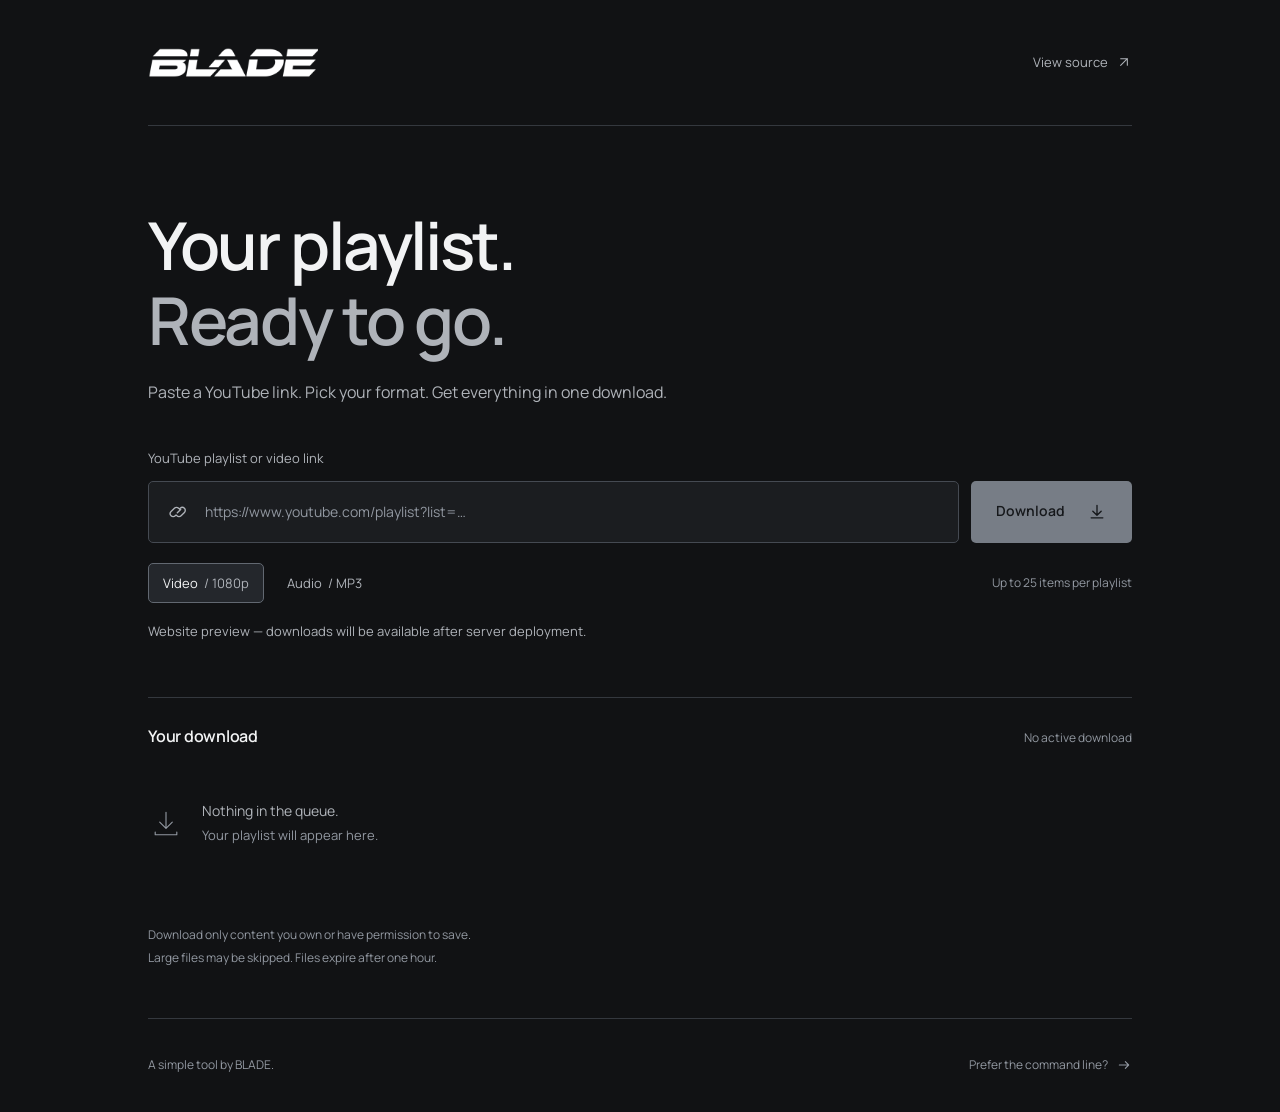
==== web/index.html @ d6d12e8d "Add branded browser interface and C++ download server" ====
<!doctype html>
<html lang="en">
<head>
  <meta charset="utf-8">
  <meta name="viewport" content="width=device-width,initial-scale=1">
  <meta name="theme-color" content="#111214">
  <meta name="description" content="Download a YouTube playlist as video or MP3. A simple, open-source tool by BLADE.">
  <title>BLADE — Playlist downloader</title>
  <link rel="icon" href="assets/blade-logo.gif">
  <link rel="stylesheet" href="styles.css">
  <script src="app.js" defer></script>
</head>
<body>
  <a class="skip-link" href="#downloader">Skip to downloader</a>
  <div class="page">
    <header class="header">
      <a class="brand" href="./" aria-label="BLADE home"><img src="assets/blade-logo.gif" alt="BLADE" width="1200" height="1200"></a>
      <a class="source-link" href="https://github.com/OutBlade/youtube-playlist-downloader" target="_blank" rel="noopener noreferrer">View source <svg viewBox="0 0 24 24" aria-hidden="true"><path d="M7 17 17 7M7 7h10v10"/></svg></a>
    </header>
    <main id="downloader">
      <section class="workspace" aria-labelledby="page-title">
        <h1 id="page-title">Your playlist.<br><span>Ready to go.</span></h1>
        <p class="intro">Paste a YouTube link. Pick your format.<br class="mobile-break"> Get everything in one download.</p>
        <form id="download-form" novalidate>
          <label for="playlist-url" class="field-label">YouTube playlist or video link</label>
          <div class="input-row">
            <div class="url-field">
              <svg viewBox="0 0 24 24" aria-hidden="true"><path d="m10 13 4-4M8.5 15.5l-1 1a3.5 3.5 0 0 1-5-5l4-4a3.5 3.5 0 0 1 5 0m1 1 1-1a3.5 3.5 0 0 1 5 5l-4 4a3.5 3.5 0 0 1-5 0"/></svg>
              <input id="playlist-url" type="url" inputmode="url" autocomplete="off" spellcheck="false" maxlength="2048" placeholder="https://www.youtube.com/playlist?list=…" aria-describedby="form-message" required>
            </div>
            <button id="start-download" class="primary-button" type="submit" disabled><span>Download</span><svg viewBox="0 0 24 24" aria-hidden="true"><path d="M12 4v12m-5-5 5 5 5-5M5 19h14"/></svg></button>
          </div>
          <div class="options-row">
            <fieldset class="format-options"><legend class="sr-only">Download format</legend>
              <label><input type="radio" name="mode" value="video" checked><span>Video<span class="format-detail"> / 1080p</span></span></label>
              <label><input type="radio" name="mode" value="audio"><span>Audio<span class="format-detail"> / MP3</span></span></label>
            </fieldset>
            <p class="limit-note">Up to 25 items per playlist</p>
          </div>
          <p id="form-message" class="form-message" role="status">Connecting to the downloader…</p>
        </form>
      </section>
      <section class="downloads" aria-labelledby="downloads-title">
        <div class="section-heading"><h2 id="downloads-title">Your download</h2><span id="download-state" class="state-label">No active download</span></div>
        <div id="empty-state" class="empty-state"><svg viewBox="0 0 40 40" aria-hidden="true"><path d="M20 8v18m-7-7 7 7 7-7M8 30v3h24v-3"/></svg><p>Nothing in the queue.<span>Your playlist will appear here.</span></p></div>
        <div id="job-panel" class="job-panel" hidden>
          <div class="job-summary"><h3 id="job-title">Preparing your playlist</h3><span id="job-detail">Getting started…</span></div>
          <progress id="job-progress" max="100" aria-label="Current file download progress"></progress>
          <p id="job-message" class="job-message" role="status"></p>
          <a id="save-archive" class="primary-button save-button" hidden download>Download ZIP <svg viewBox="0 0 24 24" aria-hidden="true"><path d="M12 4v12m-5-5 5 5 5-5M5 19h14"/></svg></a>
          <ul id="file-list" class="file-list"></ul>
          <details id="progress-details"><summary>Download details</summary><pre id="job-log"></pre></details>
        </div>
      </section>
      <p class="usage-note">Download only content you own or have permission to save.<br>Large files may be skipped. Files expire after one hour.</p>
    </main>
    <footer><span>A simple tool by BLADE.</span><a href="https://github.com/OutBlade/youtube-playlist-downloader/releases" target="_blank" rel="noopener noreferrer">Prefer the command line? <svg viewBox="0 0 24 24" aria-hidden="true"><path d="M5 12h14m-5-5 5 5-5 5"/></svg></a></footer>
  </div>
</body>
</html>
---- web/styles.css ----
@font-face{font-family:Manrope;src:url('assets/manrope-regular.ttf') format('truetype');font-weight:400;font-display:swap}
@font-face{font-family:Manrope;src:url('assets/manrope-semibold.ttf') format('truetype');font-weight:600;font-display:swap}
:root{color-scheme:dark;--background:#111214;--surface:#1b1d20;--ink:#f2f3f4;--secondary:#afb3b9;--muted:#9298a1;--rule:#34383e;--error:#ffb9b0;--font:Manrope,system-ui,sans-serif}
*{box-sizing:border-box}
body{margin:0;background:var(--background);color:var(--ink);font:400 15px/1.6 var(--font);-webkit-font-smoothing:antialiased}
::selection{background:#f2f3f4;color:#111214}
html{scrollbar-color:#626871 var(--background);scrollbar-width:thin}
a{color:inherit;text-underline-offset:5px}
button,input{font:inherit}
button,a,input,summary{touch-action:manipulation}
button{cursor:pointer}
svg{width:20px;height:20px;fill:none;stroke:currentColor;stroke-width:1.6;stroke-linecap:round;stroke-linejoin:round;flex-shrink:0}
:focus-visible{outline:2px solid var(--ink);outline-offset:5px}
[hidden]{display:none!important}
.page{max-width:1088px;min-height:100svh;margin:auto;padding:0 52px;display:flex;flex-direction:column}
.header{height:126px;display:flex;justify-content:space-between;align-items:center;border-bottom:1px solid var(--rule)}
.brand{position:relative;width:170px;height:31px;overflow:hidden;display:block}
.brand img{position:absolute;width:220px;height:220px;max-width:none;left:-30px;top:-93px;mix-blend-mode:screen}
.source-link{display:flex;gap:8px;align-items:center;text-decoration:none;color:var(--secondary);font-size:13px}
.source-link:hover{color:var(--ink)}
.source-link svg{width:16px;height:16px}
main{padding-top:82px}
h1{margin:0;font-size:clamp(40px,5.5vw,66px);font-weight:600;line-height:1.13;letter-spacing:-.035em;text-wrap:balance}
h1 span{color:var(--secondary)}
.intro{color:var(--secondary);font-size:16px;margin:23px 0 42px;max-width:68ch}
.mobile-break{display:none}
.field-label{display:block;margin-bottom:12px;font-size:13px;color:var(--secondary)}
.input-row{display:flex;gap:12px}
.url-field{display:flex;align-items:center;gap:14px;background:var(--surface);border:1px solid #454a52;padding:0 20px;flex:1;min-width:0;height:62px;border-radius:5px}
.url-field:focus-within{border-color:var(--ink)}
.url-field svg{color:var(--secondary)}
.url-field input{width:100%;min-width:0;border:0;background:transparent;color:var(--ink);outline:none;height:100%;caret-color:var(--ink);font-size:14px}
.url-field input::placeholder{color:var(--muted);opacity:1}
.url-field input[aria-invalid=true]{color:var(--error)}
.primary-button{min-height:62px;padding:0 25px;background:var(--ink);color:var(--background);border:0;border-radius:5px;display:inline-flex;justify-content:center;align-items:center;gap:22px;font-size:14px;font-weight:600;text-decoration:none;white-space:nowrap}
.primary-button:hover{background:#d6dae0}
.primary-button:active{background:#c4c9d1}
.primary-button:disabled{background:#777d86;color:#16181b;cursor:not-allowed}
.options-row{display:flex;align-items:center;justify-content:space-between;margin-top:20px;gap:16px}
.format-options{display:flex;border:0;gap:8px;margin:0;padding:0}
.format-options label{position:relative;display:flex;align-items:center;cursor:pointer}
.format-options input{position:absolute;opacity:0;width:100%;height:100%;margin:0;cursor:pointer}
.format-options label>span{display:block;padding:9px 14px;border:1px solid transparent;border-radius:5px;font-size:13px;color:var(--secondary)}
.format-options input:checked+span{border-color:#626871;color:var(--ink);background:#24272c}
.format-options input:focus-visible+span{outline:2px solid var(--ink);outline-offset:3px}
.format-options input:hover+span{color:var(--ink)}
.format-detail{color:var(--secondary);margin-left:3px}
.limit-note{color:var(--muted);font-size:12px;margin:0}
.form-message{min-height:22px;font-size:13px;color:var(--secondary);margin:18px 0 0}
.form-message.error{color:var(--error)}
.downloads{margin-top:54px;border-top:1px solid var(--rule)}
.section-heading{display:flex;justify-content:space-between;align-items:center;gap:20px;padding-top:26px}
h2{font-size:16px;letter-spacing:-.015em;font-weight:600;margin:0}
.state-label{font-size:12px;color:var(--muted)}
.empty-state{min-height:146px;display:flex;align-items:center;gap:18px;color:var(--secondary)}
.empty-state svg{width:36px;height:36px;color:var(--muted);stroke-width:1.25}
.empty-state p{margin:0;font-size:14px}
.empty-state p span{display:block;color:var(--muted);font-size:13px;margin-top:2px}
.job-panel{padding:28px 0 18px}
.job-summary{display:flex;align-items:baseline;justify-content:space-between;gap:16px}
h3{font-size:15px;font-weight:600;letter-spacing:-.015em;margin:0}
#job-detail{color:var(--secondary);font-size:12px;font-variant-numeric:tabular-nums}
progress{display:block;appearance:none;border:0;width:100%;height:3px;margin:20px 0;background:var(--rule);overflow:hidden;color:var(--ink);accent-color:var(--ink)}
progress::-webkit-progress-bar{background:var(--rule)}
progress::-webkit-progress-value{background:var(--ink);transition:width .4s cubic-bezier(.16,1,.3,1)}
progress::-moz-progress-bar{background:var(--ink)}
progress:indeterminate{background:var(--rule)}
progress:indeterminate::-webkit-progress-bar{background:linear-gradient(90deg,var(--rule) 0 35%,var(--ink) 35% 55%,var(--rule) 55% 100%);background-size:200% 100%;animation:progress-scan 2s linear infinite}
@keyframes progress-scan{from{background-position:100% 0}to{background-position:-100% 0}}
.job-message{color:var(--secondary);font-size:13px;min-height:22px}
.save-button{min-height:48px;margin:6px 0 18px}
.file-list{list-style:none;padding:0;margin:12px 0}
.file-list li{border-bottom:1px solid var(--rule);padding:13px 0;display:flex;justify-content:space-between;gap:16px;align-items:center;font-size:13px}
.file-list a{overflow-wrap:anywhere;text-decoration:none;min-width:0}
.file-list a:hover{text-decoration:underline}
.file-list span{white-space:nowrap;color:var(--muted);font-size:12px;font-variant-numeric:tabular-nums}
details{margin-top:24px;color:var(--secondary);font-size:12px}
summary{cursor:pointer;display:list-item;width:fit-content}
pre{white-space:pre-wrap;overflow-wrap:anywhere;max-height:200px;overflow:auto;font:12px/1.6 ui-monospace,monospace;background:var(--surface);padding:18px;border-radius:5px;color:var(--secondary)}
.usage-note{font-size:12px;line-height:1.9;color:var(--muted);margin:28px 0 48px}
footer{margin-top:auto;min-height:94px;border-top:1px solid var(--rule);display:flex;justify-content:space-between;gap:20px;align-items:center;font-size:12px;color:var(--muted)}
footer a{display:flex;align-items:center;gap:8px;text-decoration:none}
footer a:hover{color:var(--ink)}
footer svg{width:16px;height:16px}
.sr-only{position:absolute;width:1px;height:1px;padding:0;margin:-1px;overflow:hidden;clip:rect(0,0,0,0);white-space:nowrap;border:0}
.skip-link{position:absolute;top:10px;left:10px;padding:10px;background:var(--ink);color:var(--background);z-index:2;transform:translateY(-150%)}
.skip-link:focus{transform:translateY(0)}
@media(max-width:640px){.page{padding:0 24px}.header{height:94px}.brand{transform:scale(.82);transform-origin:left center;width:170px;margin-right:-25px}.source-link{font-size:12px}main{padding-top:53px}h1{font-size:43px}.intro{font-size:14px;line-height:1.8;margin:21px 0 33px}.mobile-break{display:block}.input-row{flex-direction:column;gap:12px}.url-field{flex:auto;padding:0 16px;height:58px}.url-field input{font-size:13px}.primary-button{min-height:54px;justify-content:space-between;padding:0 20px}.options-row{align-items:flex-start;flex-direction:column;gap:14px}.format-options label>span{padding:9px 13px}.limit-note{padding-left:2px}.downloads{margin-top:36px}.section-heading{padding-top:23px;gap:12px}.state-label{font-size:11px}.empty-state{min-height:135px}.job-summary{align-items:flex-start;flex-direction:column;gap:8px}footer{min-height:110px;flex-direction:column;justify-content:center;align-items:flex-start;gap:10px}.usage-note{margin-bottom:35px}.save-button{width:100%}}
@media(prefers-reduced-motion:reduce){*,*::before,*::after{animation:none!important;transition:none!important}}
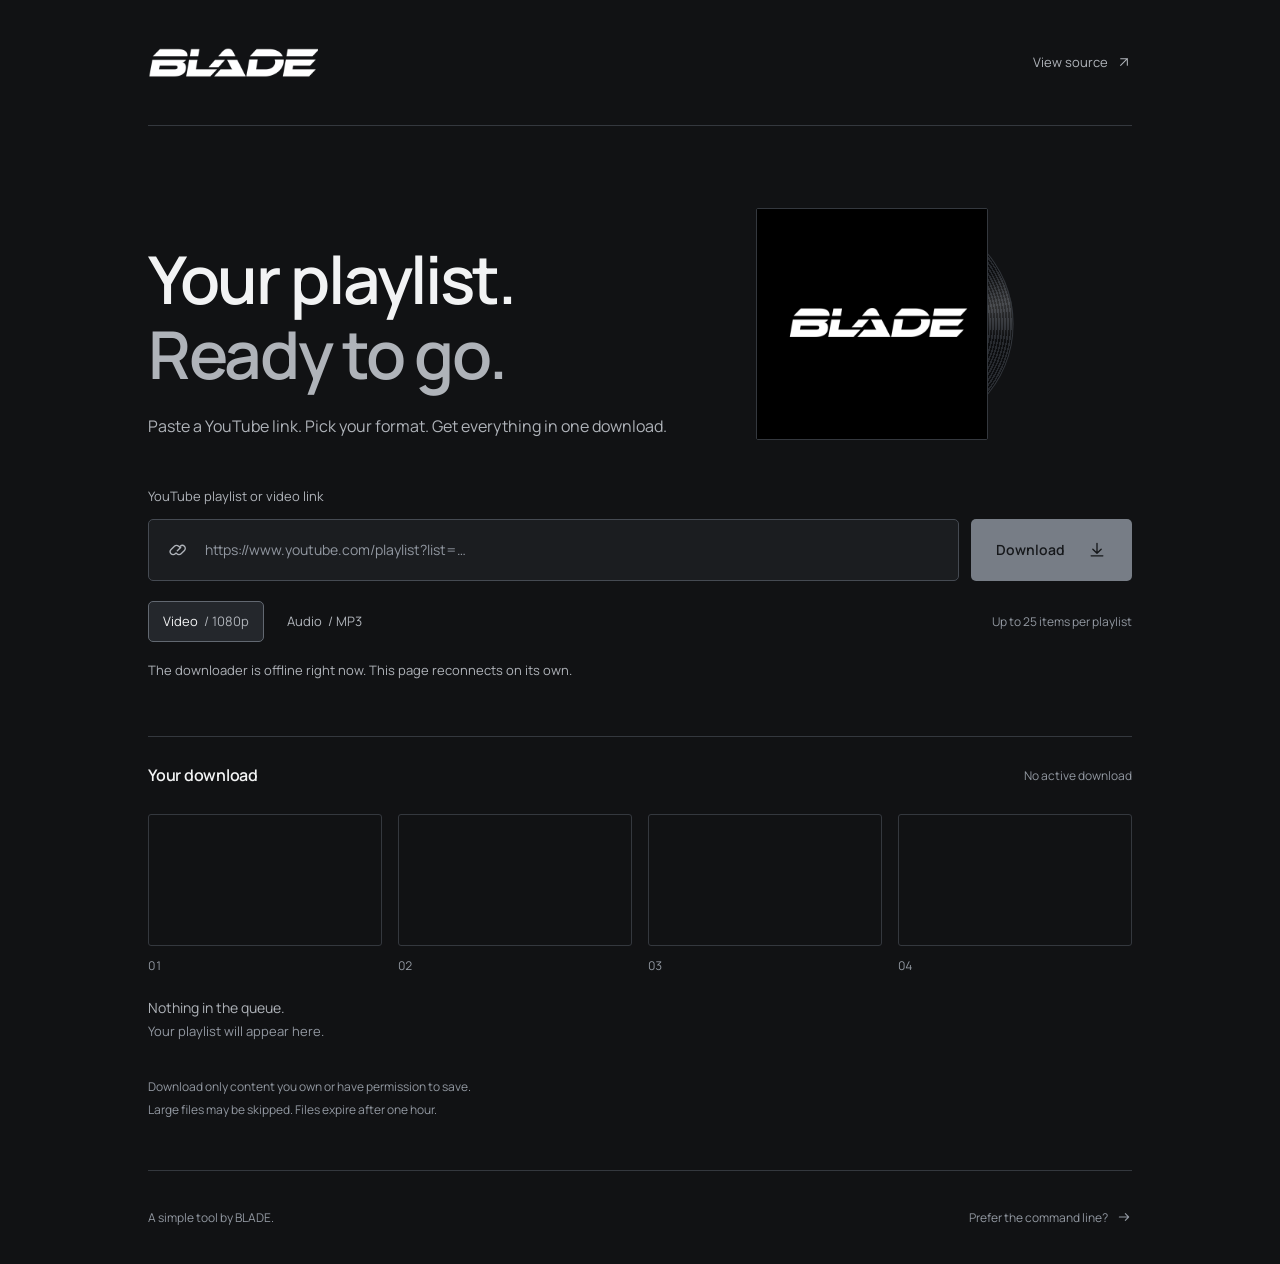
==== commit b119404f: "Show playlist items with thumbnails and make the Pages site the public front door" ====
--- a/web/index.html
+++ b/web/index.html
@@ -5,6 +5,11 @@
   <meta name="viewport" content="width=device-width,initial-scale=1">
   <meta name="theme-color" content="#111214">
   <meta name="description" content="Download a YouTube playlist as video or MP3. A simple, open-source tool by BLADE.">
+  <meta property="og:type" content="website">
+  <meta property="og:title" content="BLADE Playlist downloader">
+  <meta property="og:description" content="Paste a YouTube link, pick video or MP3, and save the whole playlist in one download.">
+  <meta property="og:image" content="https://outblade.github.io/youtube-playlist-downloader/assets/blade-logo.gif">
+  <meta name="twitter:card" content="summary">
   <title>BLADE — Playlist downloader</title>
   <link rel="icon" href="assets/blade-logo.gif">
   <link rel="stylesheet" href="styles.css">
@@ -19,8 +24,16 @@
     </header>
     <main id="downloader">
       <section class="workspace" aria-labelledby="page-title">
-        <h1 id="page-title">Your playlist.<br><span>Ready to go.</span></h1>
-        <p class="intro">Paste a YouTube link. Pick your format.<br class="mobile-break"> Get everything in one download.</p>
+        <div class="hero">
+          <div>
+            <h1 id="page-title">Your playlist.<br><span>Ready to go.</span></h1>
+            <p class="intro">Paste a YouTube link. Pick your format.<br class="mobile-break"> Get everything in one download.</p>
+          </div>
+          <div id="sleeve" class="sleeve-stage" aria-hidden="true">
+            <div class="record"><div class="record-label"></div></div>
+            <div class="sleeve"><img src="assets/blade-logo.gif" alt="" width="1200" height="1200"><div id="sleeve-cover" class="sleeve-cover"></div></div>
+          </div>
+        </div>
         <form id="download-form" novalidate>
           <label for="playlist-url" class="field-label">YouTube playlist or video link</label>
           <div class="input-row">
@@ -42,12 +55,21 @@
       </section>
       <section class="downloads" aria-labelledby="downloads-title">
         <div class="section-heading"><h2 id="downloads-title">Your download</h2><span id="download-state" class="state-label">No active download</span></div>
-        <div id="empty-state" class="empty-state"><svg viewBox="0 0 40 40" aria-hidden="true"><path d="M20 8v18m-7-7 7 7 7-7M8 30v3h24v-3"/></svg><p>Nothing in the queue.<span>Your playlist will appear here.</span></p></div>
+        <div id="empty-state" class="empty-state">
+          <ol class="sheet" aria-hidden="true">
+            <li class="frame is-blank"><div class="frame-shot"></div><div class="frame-meta"><span class="frame-index">01</span></div></li>
+            <li class="frame is-blank"><div class="frame-shot"></div><div class="frame-meta"><span class="frame-index">02</span></div></li>
+            <li class="frame is-blank"><div class="frame-shot"></div><div class="frame-meta"><span class="frame-index">03</span></div></li>
+            <li class="frame is-blank"><div class="frame-shot"></div><div class="frame-meta"><span class="frame-index">04</span></div></li>
+          </ol>
+          <p>Nothing in the queue.<span>Your playlist will appear here.</span></p>
+        </div>
         <div id="job-panel" class="job-panel" hidden>
           <div class="job-summary"><h3 id="job-title">Preparing your playlist</h3><span id="job-detail">Getting started…</span></div>
-          <progress id="job-progress" max="100" aria-label="Current file download progress"></progress>
+          <progress id="job-progress" max="100" aria-label="Download progress"></progress>
           <p id="job-message" class="job-message" role="status"></p>
           <a id="save-archive" class="primary-button save-button" hidden download>Download ZIP <svg viewBox="0 0 24 24" aria-hidden="true"><path d="M12 4v12m-5-5 5 5 5-5M5 19h14"/></svg></a>
+          <ol id="item-sheet" class="sheet" aria-label="Playlist items"></ol>
           <ul id="file-list" class="file-list"></ul>
           <details id="progress-details"><summary>Download details</summary><pre id="job-log"></pre></details>
         </div>
--- a/web/styles.css
+++ b/web/styles.css
@@ -22,7 +22,21 @@
 main{padding-top:82px}
 h1{margin:0;font-size:clamp(40px,5.5vw,66px);font-weight:600;line-height:1.13;letter-spacing:-.035em;text-wrap:balance}
 h1 span{color:var(--secondary)}
-.intro{color:var(--secondary);font-size:16px;margin:23px 0 42px;max-width:68ch}
+.hero{display:grid;grid-template-columns:minmax(0,1fr) auto;gap:48px;align-items:end;margin-bottom:46px}
+.intro{color:var(--secondary);font-size:16px;margin:23px 0 0;max-width:68ch}
+.sleeve-stage{--out:.22;position:relative;width:376px;height:232px}
+.sleeve{position:absolute;inset:0 auto 0 0;width:232px;background:#000;border:1px solid var(--rule);border-radius:2px;overflow:hidden}
+.sleeve>img{position:absolute;inset:0;width:100%;height:100%}
+.sleeve-cover{position:absolute;inset:0;display:grid;grid-template:1fr 1fr/1fr 1fr;background:#000;opacity:0;transition:opacity .7s cubic-bezier(.16,1,.3,1)}
+.sleeve-cover.single{grid-template:1fr/1fr}
+.sleeve-cover img{width:100%;height:100%;min-height:0;object-fit:cover;filter:grayscale(1) brightness(.6);transition:filter .9s cubic-bezier(.16,1,.3,1)}
+.sleeve-cover img.is-done{filter:none}
+.has-cover .sleeve-cover{opacity:1}
+.record{position:absolute;left:0;top:6px;width:220px;height:220px;border-radius:50%;transform:translateX(calc(6px + var(--out)*144px));transition:transform 1.4s cubic-bezier(.16,1,.3,1);background:conic-gradient(from 35deg,transparent 0 7%,rgb(255 255 255/.16) 12%,transparent 18% 50%,rgb(255 255 255/.12) 59%,transparent 66%),repeating-radial-gradient(circle,#0d0e10 0 1.5px,#272a2f 1.5px 3px);box-shadow:inset 0 0 0 1px var(--rule)}
+.record-label{position:absolute;inset:34%;border-radius:50%;background:radial-gradient(circle,var(--background) 0 9%,transparent 10%),linear-gradient(var(--background),var(--background)) 50% 24%/44% 2px no-repeat,var(--ink)}
+.is-playing .record-label{animation:record-spin 2.8s linear infinite}
+.is-complete .record-label{animation:none}
+@keyframes record-spin{to{transform:rotate(1turn)}}
 .mobile-break{display:none}
 .field-label{display:block;margin-bottom:12px;font-size:13px;color:var(--secondary)}
 .input-row{display:flex;gap:12px}
@@ -52,8 +66,7 @@
 .section-heading{display:flex;justify-content:space-between;align-items:center;gap:20px;padding-top:26px}
 h2{font-size:16px;letter-spacing:-.015em;font-weight:600;margin:0}
 .state-label{font-size:12px;color:var(--muted)}
-.empty-state{min-height:146px;display:flex;align-items:center;gap:18px;color:var(--secondary)}
-.empty-state svg{width:36px;height:36px;color:var(--muted);stroke-width:1.25}
+.empty-state{color:var(--secondary);padding-bottom:6px}
 .empty-state p{margin:0;font-size:14px}
 .empty-state p span{display:block;color:var(--muted);font-size:13px;margin-top:2px}
 .job-panel{padding:28px 0 18px}
@@ -62,13 +75,31 @@
 #job-detail{color:var(--secondary);font-size:12px;font-variant-numeric:tabular-nums}
 progress{display:block;appearance:none;border:0;width:100%;height:3px;margin:20px 0;background:var(--rule);overflow:hidden;color:var(--ink);accent-color:var(--ink)}
 progress::-webkit-progress-bar{background:var(--rule)}
-progress::-webkit-progress-value{background:var(--ink);transition:width .4s cubic-bezier(.16,1,.3,1)}
+progress::-webkit-progress-value{background:var(--ink)}
 progress::-moz-progress-bar{background:var(--ink)}
 progress:indeterminate{background:var(--rule)}
 progress:indeterminate::-webkit-progress-bar{background:linear-gradient(90deg,var(--rule) 0 35%,var(--ink) 35% 55%,var(--rule) 55% 100%);background-size:200% 100%;animation:progress-scan 2s linear infinite}
 @keyframes progress-scan{from{background-position:100% 0}to{background-position:-100% 0}}
 .job-message{color:var(--secondary);font-size:13px;min-height:22px}
 .save-button{min-height:48px;margin:6px 0 18px}
+.sheet{list-style:none;padding:0;margin:26px 0 22px;display:grid;grid-template-columns:repeat(auto-fill,minmax(210px,1fr));gap:26px 16px}
+.frame{min-width:0}
+.frame-shot{position:relative;display:block;aspect-ratio:16/9;background:var(--surface);border-radius:3px;overflow:hidden;color:inherit}
+.frame-shot img{display:block;width:100%;height:100%;object-fit:cover;filter:grayscale(1) brightness(.5);transition:filter .9s cubic-bezier(.16,1,.3,1)}
+.is-active .frame-shot img{filter:grayscale(1) brightness(.9)}
+.is-done .frame-shot img{filter:none}
+.is-failed .frame-shot img,.is-skipped .frame-shot img{filter:grayscale(1) brightness(.26)}
+.frame-shot[href]:hover img{filter:brightness(1.12)}
+.frame-shot:focus-visible{outline-offset:3px}
+.frame-save{position:absolute;right:8px;bottom:8px;width:30px;height:30px;display:none;place-items:center;background:var(--ink);color:var(--background);border-radius:3px}
+.frame-save svg{width:16px;height:16px}
+.frame-shot[href] .frame-save{display:grid}
+.frame-progress{position:absolute;left:0;bottom:0;margin:0;height:3px}
+.frame-meta{display:grid;grid-template-columns:1fr auto;gap:2px 12px;margin-top:10px;font-size:12px;color:var(--muted);font-variant-numeric:tabular-nums}
+.frame-title{grid-column:1/-1;font-size:13px;line-height:1.45;color:var(--ink);overflow:hidden;display:-webkit-box;-webkit-box-orient:vertical;-webkit-line-clamp:2;overflow-wrap:anywhere}
+.is-queued .frame-title,.is-failed .frame-title,.is-skipped .frame-title{color:var(--secondary)}
+.is-active .frame-status{color:var(--ink)}
+.is-blank .frame-shot{background:transparent;border:1px solid var(--rule)}
 .file-list{list-style:none;padding:0;margin:12px 0}
 .file-list li{border-bottom:1px solid var(--rule);padding:13px 0;display:flex;justify-content:space-between;gap:16px;align-items:center;font-size:13px}
 .file-list a{overflow-wrap:anywhere;text-decoration:none;min-width:0}
@@ -85,5 +116,6 @@
 .sr-only{position:absolute;width:1px;height:1px;padding:0;margin:-1px;overflow:hidden;clip:rect(0,0,0,0);white-space:nowrap;border:0}
 .skip-link{position:absolute;top:10px;left:10px;padding:10px;background:var(--ink);color:var(--background);z-index:2;transform:translateY(-150%)}
 .skip-link:focus{transform:translateY(0)}
-@media(max-width:640px){.page{padding:0 24px}.header{height:94px}.brand{transform:scale(.82);transform-origin:left center;width:170px;margin-right:-25px}.source-link{font-size:12px}main{padding-top:53px}h1{font-size:43px}.intro{font-size:14px;line-height:1.8;margin:21px 0 33px}.mobile-break{display:block}.input-row{flex-direction:column;gap:12px}.url-field{flex:auto;padding:0 16px;height:58px}.url-field input{font-size:13px}.primary-button{min-height:54px;justify-content:space-between;padding:0 20px}.options-row{align-items:flex-start;flex-direction:column;gap:14px}.format-options label>span{padding:9px 13px}.limit-note{padding-left:2px}.downloads{margin-top:36px}.section-heading{padding-top:23px;gap:12px}.state-label{font-size:11px}.empty-state{min-height:135px}.job-summary{align-items:flex-start;flex-direction:column;gap:8px}footer{min-height:110px;flex-direction:column;justify-content:center;align-items:flex-start;gap:10px}.usage-note{margin-bottom:35px}.save-button{width:100%}}
+@media(max-width:960px){.hero{display:block}.sleeve-stage{display:none}}
+@media(max-width:640px){.hero{margin-bottom:33px}.intro{margin:21px 0 0}.sheet{grid-template-columns:repeat(2,minmax(0,1fr));gap:22px 12px}.empty-state .frame:nth-child(n+3){display:none}.page{padding:0 24px}.header{height:94px}.brand{transform:scale(.82);transform-origin:left center;width:170px;margin-right:-25px}.source-link{font-size:12px}main{padding-top:53px}h1{font-size:43px}.intro{font-size:14px;line-height:1.8}.mobile-break{display:block}.input-row{flex-direction:column;gap:12px}.url-field{flex:auto;padding:0 16px;height:58px}.url-field input{font-size:13px}.primary-button{min-height:54px;justify-content:space-between;padding:0 20px}.options-row{align-items:flex-start;flex-direction:column;gap:14px}.format-options label>span{padding:9px 13px}.limit-note{padding-left:2px}.downloads{margin-top:36px}.section-heading{padding-top:23px;gap:12px}.state-label{font-size:11px}.job-summary{align-items:flex-start;flex-direction:column;gap:8px}footer{min-height:110px;flex-direction:column;justify-content:center;align-items:flex-start;gap:10px}.usage-note{margin-bottom:35px}.save-button{width:100%}}
 @media(prefers-reduced-motion:reduce){*,*::before,*::after{animation:none!important;transition:none!important}}
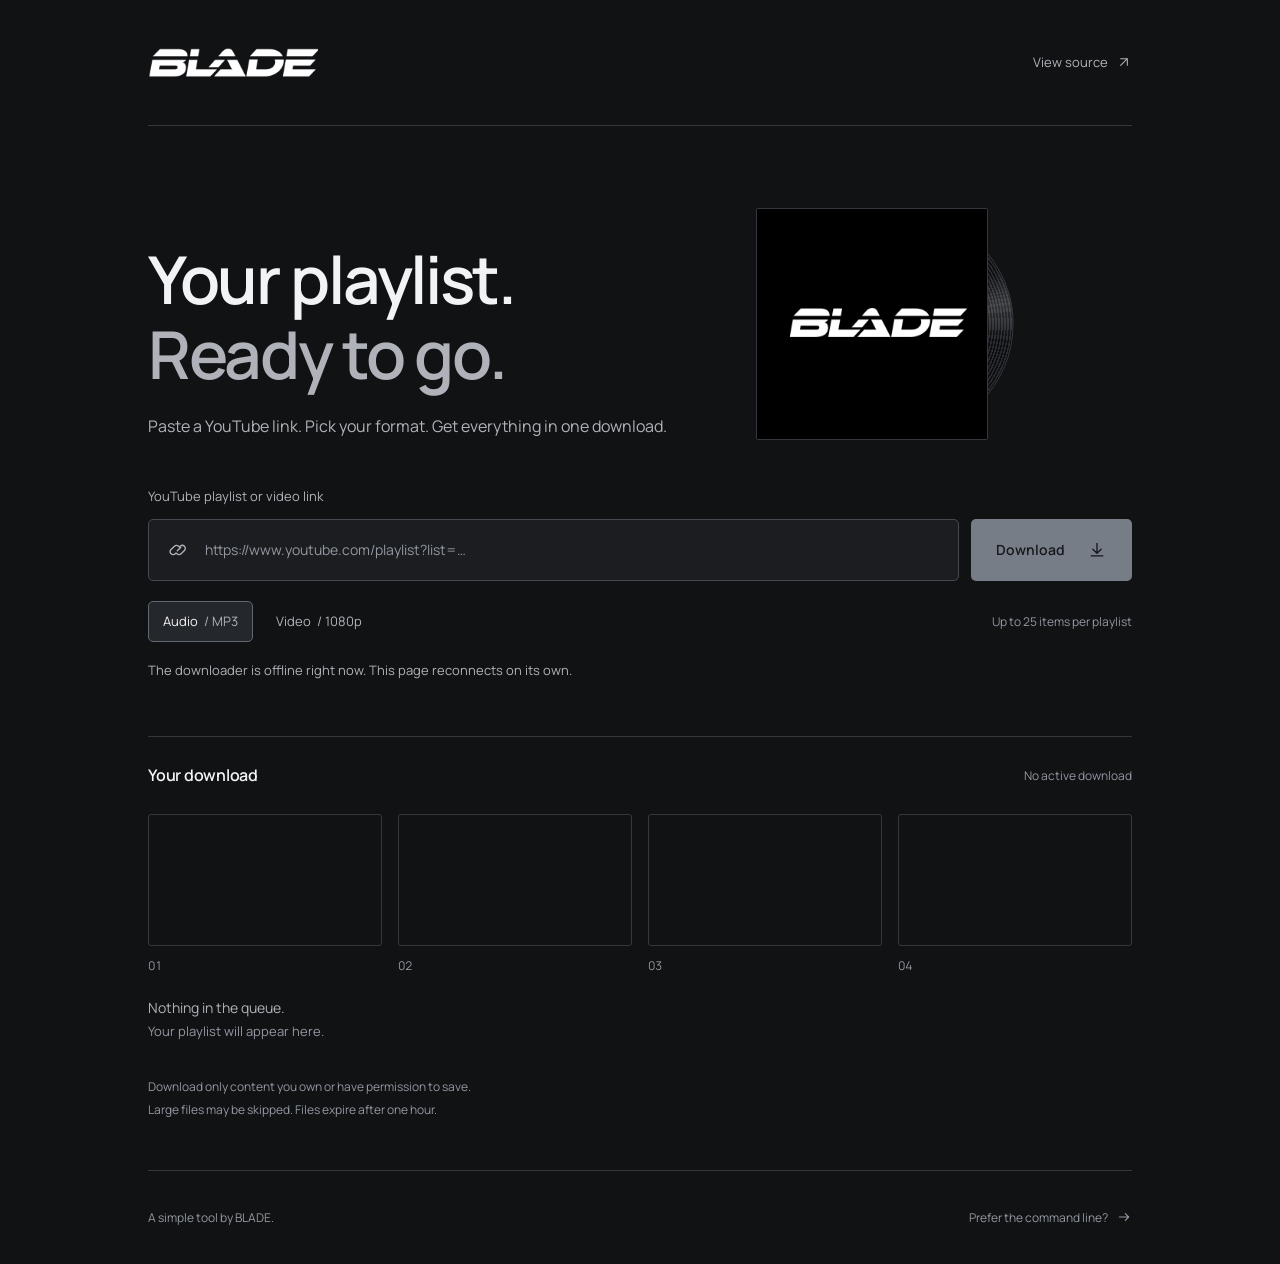
==== commit 6c3e9a66: "Add a cancel button and make MP3 the default format" ====
--- a/web/index.html
+++ b/web/index.html
@@ -45,8 +45,8 @@
           </div>
           <div class="options-row">
             <fieldset class="format-options"><legend class="sr-only">Download format</legend>
-              <label><input type="radio" name="mode" value="video" checked><span>Video<span class="format-detail"> / 1080p</span></span></label>
-              <label><input type="radio" name="mode" value="audio"><span>Audio<span class="format-detail"> / MP3</span></span></label>
+              <label><input type="radio" name="mode" value="audio" checked><span>Audio<span class="format-detail"> / MP3</span></span></label>
+              <label><input type="radio" name="mode" value="video"><span>Video<span class="format-detail"> / 1080p</span></span></label>
             </fieldset>
             <p class="limit-note">Up to 25 items per playlist</p>
           </div>
@@ -68,6 +68,7 @@
           <div class="job-summary"><h3 id="job-title">Preparing your playlist</h3><span id="job-detail">Getting started…</span></div>
           <progress id="job-progress" max="100" aria-label="Download progress"></progress>
           <p id="job-message" class="job-message" role="status"></p>
+          <button id="cancel-download" class="secondary-button" type="button" hidden>Cancel download</button>
           <a id="save-archive" class="primary-button save-button" hidden download>Download ZIP <svg viewBox="0 0 24 24" aria-hidden="true"><path d="M12 4v12m-5-5 5 5 5-5M5 19h14"/></svg></a>
           <ol id="item-sheet" class="sheet" aria-label="Playlist items"></ol>
           <ul id="file-list" class="file-list"></ul>
--- a/web/styles.css
+++ b/web/styles.css
@@ -50,6 +50,9 @@
 .primary-button:hover{background:#d6dae0}
 .primary-button:active{background:#c4c9d1}
 .primary-button:disabled{background:#777d86;color:#16181b;cursor:not-allowed}
+.secondary-button{min-height:44px;padding:0 18px;background:transparent;color:var(--ink);border:1px solid #454a52;border-radius:5px;font-size:13px;font-weight:600}
+.secondary-button:hover{border-color:var(--ink)}
+.secondary-button:disabled{color:var(--muted);border-color:var(--rule);cursor:not-allowed}
 .options-row{display:flex;align-items:center;justify-content:space-between;margin-top:20px;gap:16px}
 .format-options{display:flex;border:0;gap:8px;margin:0;padding:0}
 .format-options label{position:relative;display:flex;align-items:center;cursor:pointer}
@@ -117,5 +120,5 @@
 .skip-link{position:absolute;top:10px;left:10px;padding:10px;background:var(--ink);color:var(--background);z-index:2;transform:translateY(-150%)}
 .skip-link:focus{transform:translateY(0)}
 @media(max-width:960px){.hero{display:block}.sleeve-stage{display:none}}
-@media(max-width:640px){.hero{margin-bottom:33px}.intro{margin:21px 0 0}.sheet{grid-template-columns:repeat(2,minmax(0,1fr));gap:22px 12px}.empty-state .frame:nth-child(n+3){display:none}.page{padding:0 24px}.header{height:94px}.brand{transform:scale(.82);transform-origin:left center;width:170px;margin-right:-25px}.source-link{font-size:12px}main{padding-top:53px}h1{font-size:43px}.intro{font-size:14px;line-height:1.8}.mobile-break{display:block}.input-row{flex-direction:column;gap:12px}.url-field{flex:auto;padding:0 16px;height:58px}.url-field input{font-size:13px}.primary-button{min-height:54px;justify-content:space-between;padding:0 20px}.options-row{align-items:flex-start;flex-direction:column;gap:14px}.format-options label>span{padding:9px 13px}.limit-note{padding-left:2px}.downloads{margin-top:36px}.section-heading{padding-top:23px;gap:12px}.state-label{font-size:11px}.job-summary{align-items:flex-start;flex-direction:column;gap:8px}footer{min-height:110px;flex-direction:column;justify-content:center;align-items:flex-start;gap:10px}.usage-note{margin-bottom:35px}.save-button{width:100%}}
+@media(max-width:640px){.hero{margin-bottom:33px}.intro{margin:21px 0 0}.sheet{grid-template-columns:repeat(2,minmax(0,1fr));gap:22px 12px}.empty-state .frame:nth-child(n+3){display:none}.page{padding:0 24px}.header{height:94px}.brand{width:140px;height:26px}.brand img{width:180px;height:180px;left:-25px;top:-76px}.source-link{font-size:12px}main{padding-top:53px}h1{font-size:43px}.intro{font-size:14px;line-height:1.8}.mobile-break{display:block}.input-row{flex-direction:column;gap:12px}.url-field{flex:auto;padding:0 16px;height:58px}.url-field input{font-size:13px}.primary-button{min-height:54px;justify-content:space-between;padding:0 20px}.options-row{align-items:flex-start;flex-direction:column;gap:14px}.format-options label>span{padding:9px 13px}.limit-note{padding-left:2px}.downloads{margin-top:36px}.section-heading{padding-top:23px;gap:12px}.state-label{font-size:11px}.job-summary{align-items:flex-start;flex-direction:column;gap:8px}footer{min-height:110px;flex-direction:column;justify-content:center;align-items:flex-start;gap:10px}.usage-note{margin-bottom:35px}.save-button,.secondary-button{width:100%}}
 @media(prefers-reduced-motion:reduce){*,*::before,*::after{animation:none!important;transition:none!important}}
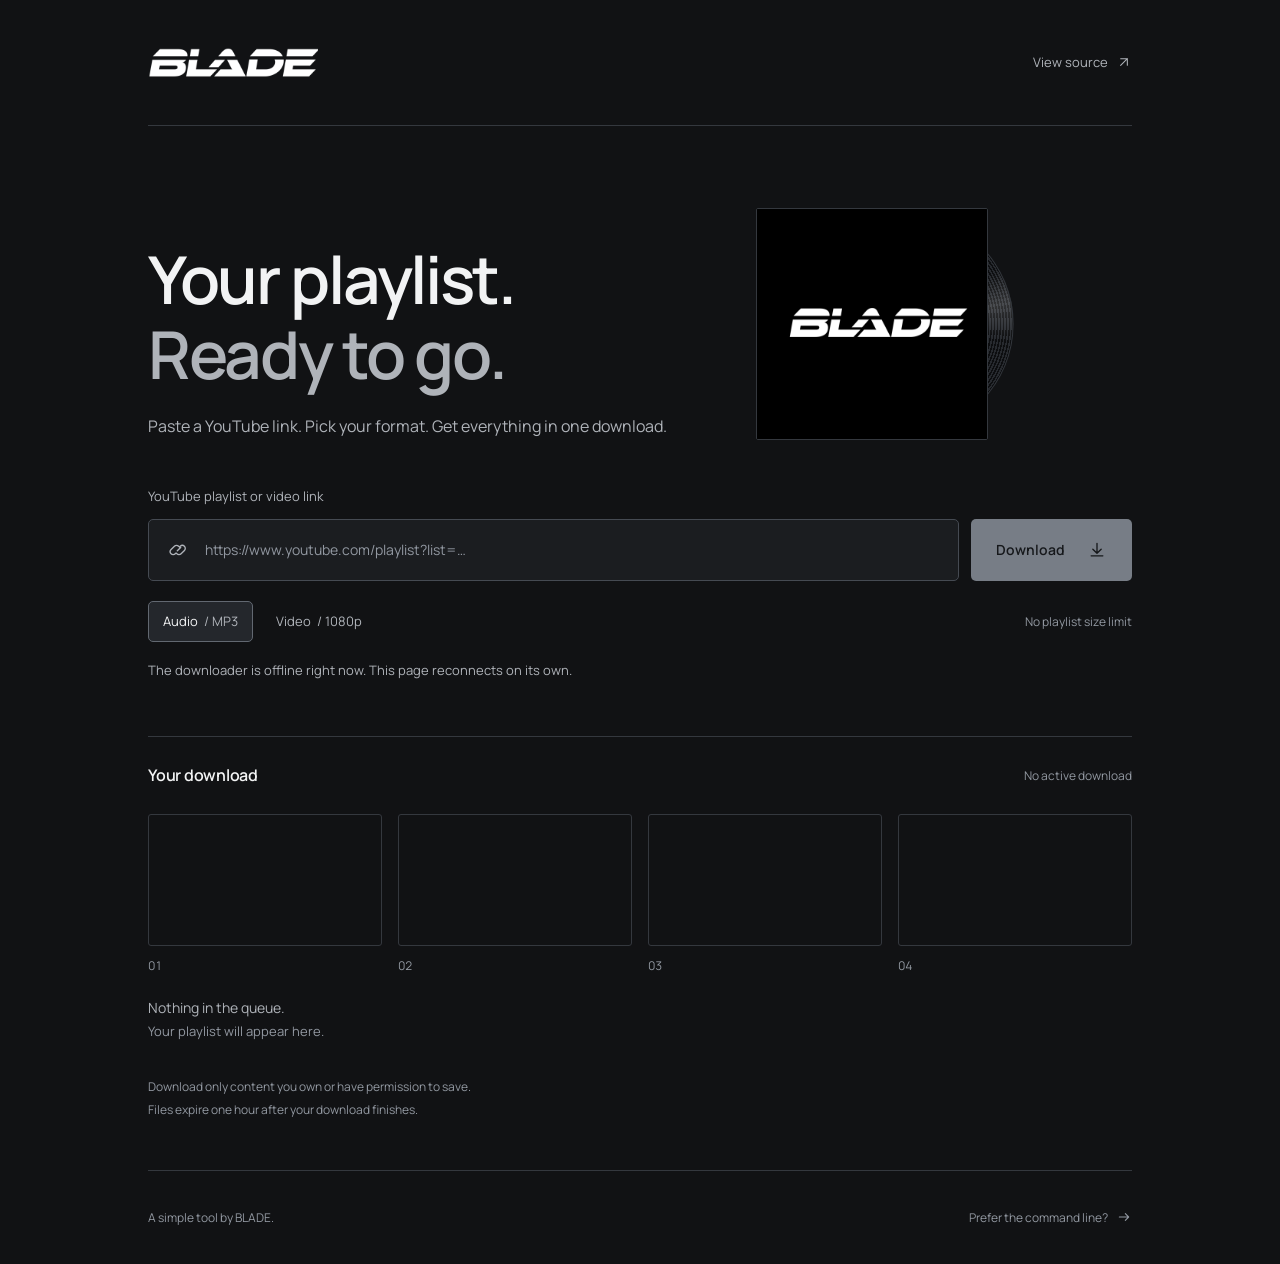
==== commit 02e12f5d: "Remove playlist size caps and support ZIP64 archives" ====
--- a/web/index.html
+++ b/web/index.html
@@ -48,7 +48,7 @@
               <label><input type="radio" name="mode" value="audio" checked><span>Audio<span class="format-detail"> / MP3</span></span></label>
               <label><input type="radio" name="mode" value="video"><span>Video<span class="format-detail"> / 1080p</span></span></label>
             </fieldset>
-            <p class="limit-note">Up to 25 items per playlist</p>
+            <p class="limit-note">No playlist size limit</p>
           </div>
           <p id="form-message" class="form-message" role="status">Connecting to the downloader…</p>
         </form>
@@ -75,7 +75,7 @@
           <details id="progress-details"><summary>Download details</summary><pre id="job-log"></pre></details>
         </div>
       </section>
-      <p class="usage-note">Download only content you own or have permission to save.<br>Large files may be skipped. Files expire after one hour.</p>
+      <p class="usage-note">Download only content you own or have permission to save.<br>Files expire one hour after your download finishes.</p>
     </main>
     <footer><span>A simple tool by BLADE.</span><a href="https://github.com/OutBlade/youtube-playlist-downloader/releases" target="_blank" rel="noopener noreferrer">Prefer the command line? <svg viewBox="0 0 24 24" aria-hidden="true"><path d="M5 12h14m-5-5 5 5-5 5"/></svg></a></footer>
   </div>
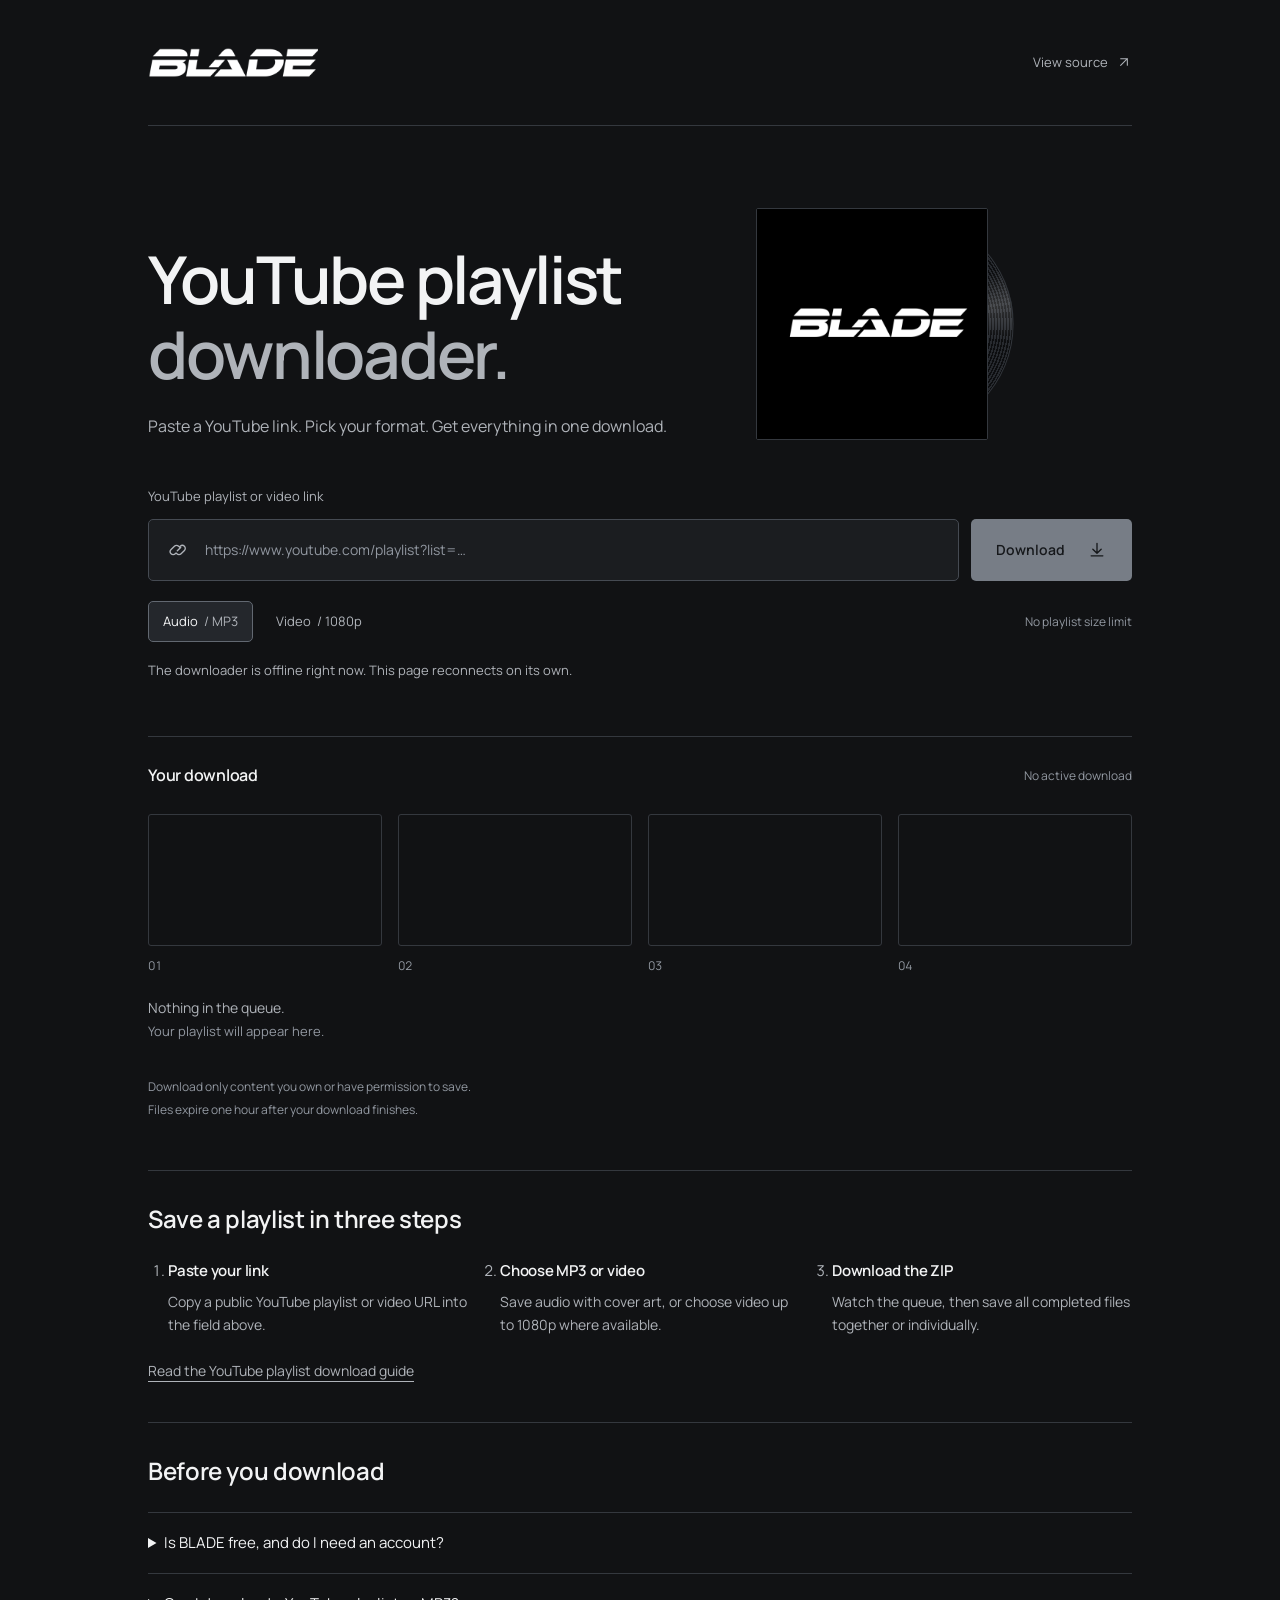
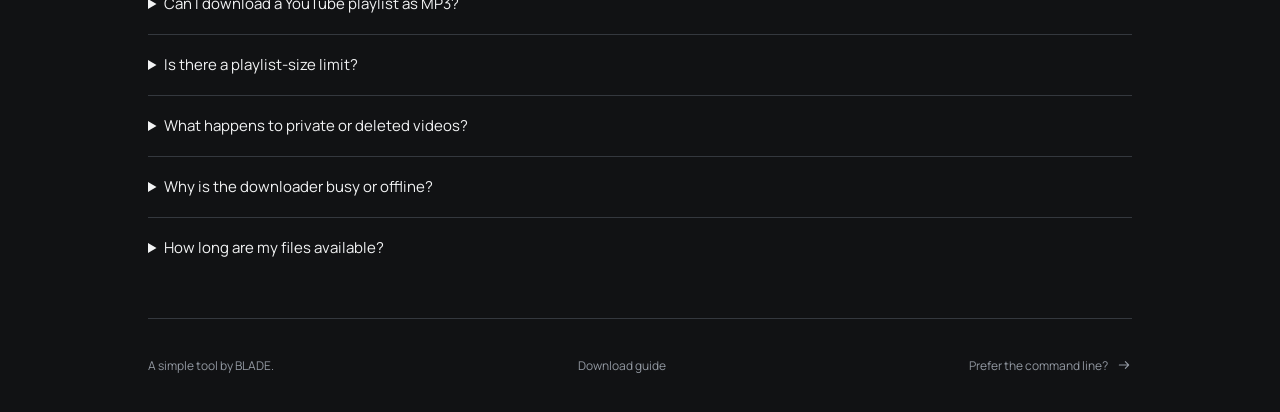
==== commit 7d46fdb7: "Improve search visibility and add a playlist download guide" ====
--- a/web/index.html
+++ b/web/index.html
@@ -4,16 +4,32 @@
   <meta charset="utf-8">
   <meta name="viewport" content="width=device-width,initial-scale=1">
   <meta name="theme-color" content="#111214">
-  <meta name="description" content="Download a YouTube playlist as video or MP3. A simple, open-source tool by BLADE.">
+  <meta name="description" content="Download YouTube playlists as MP3 audio or 1080p video with BLADE. Free, open source, no signup, no playlist-size cap. Save your files in one ZIP.">
+  <meta name="robots" content="index,follow,max-image-preview:large">
+  <link rel="canonical" href="https://outblade.github.io/youtube-playlist-downloader/">
   <meta property="og:type" content="website">
-  <meta property="og:title" content="BLADE Playlist downloader">
-  <meta property="og:description" content="Paste a YouTube link, pick video or MP3, and save the whole playlist in one download.">
-  <meta property="og:image" content="https://outblade.github.io/youtube-playlist-downloader/assets/blade-logo.gif">
-  <meta name="twitter:card" content="summary">
-  <title>BLADE — Playlist downloader</title>
+  <meta property="og:site_name" content="BLADE">
+  <meta property="og:url" content="https://outblade.github.io/youtube-playlist-downloader/">
+  <meta property="og:title" content="YouTube Playlist Downloader — MP3 &amp; Video | BLADE">
+  <meta property="og:description" content="Your playlist, saved. Free, open-source MP3 and 1080p video downloads, with no signup or playlist-size cap.">
+  <meta property="og:image" content="https://outblade.github.io/youtube-playlist-downloader/assets/social-preview.jpg">
+  <meta property="og:image:width" content="1200">
+  <meta property="og:image:height" content="630">
+  <meta property="og:image:alt" content="BLADE YouTube playlist downloader: MP3, 1080p video, one ZIP.">
+  <meta name="twitter:card" content="summary_large_image">
+  <meta name="twitter:title" content="YouTube Playlist Downloader — MP3 &amp; Video | BLADE">
+  <meta name="twitter:description" content="Free, open-source playlist downloads. MP3 or 1080p video, one ZIP, no signup.">
+  <meta name="twitter:image" content="https://outblade.github.io/youtube-playlist-downloader/assets/social-preview.jpg">
+  <meta name="twitter:image:alt" content="BLADE YouTube playlist downloader: MP3, 1080p video, one ZIP.">
+  <title>YouTube Playlist Downloader — MP3 &amp; Video | BLADE</title>
   <link rel="icon" href="assets/blade-logo.gif">
+  <link rel="preload" href="assets/manrope-semibold.ttf" as="font" type="font/ttf" crossorigin>
+  <link rel="sitemap" type="application/xml" href="sitemap.xml">
   <link rel="stylesheet" href="styles.css">
   <script src="app.js" defer></script>
+  <script type="application/ld+json">
+  {"@context":"https://schema.org","@type":"WebApplication","@id":"https://outblade.github.io/youtube-playlist-downloader/#app","name":"BLADE YouTube Playlist Downloader","url":"https://outblade.github.io/youtube-playlist-downloader/","description":"Free, open-source YouTube playlist downloader for MP3 audio and 1080p video, delivered as a ZIP archive.","applicationCategory":"UtilitiesApplication","operatingSystem":"Any system with a modern web browser","isAccessibleForFree":true,"offers":{"@type":"Offer","price":"0","priceCurrency":"EUR"},"featureList":["MP3 audio with cover art","1080p video","ZIP64 playlist archives","No application playlist-size cap","Private and deleted entry skipping"],"softwareHelp":"https://outblade.github.io/youtube-playlist-downloader/guide/","license":"https://github.com/OutBlade/youtube-playlist-downloader/blob/main/LICENSE","sameAs":"https://github.com/OutBlade/youtube-playlist-downloader","image":"https://outblade.github.io/youtube-playlist-downloader/assets/social-preview.jpg"}
+  </script>
 </head>
 <body>
   <a class="skip-link" href="#downloader">Skip to downloader</a>
@@ -26,7 +42,7 @@
       <section class="workspace" aria-labelledby="page-title">
         <div class="hero">
           <div>
-            <h1 id="page-title">Your playlist.<br><span>Ready to go.</span></h1>
+            <h1 id="page-title">YouTube playlist<br> <span>downloader.</span></h1>
             <p class="intro">Paste a YouTube link. Pick your format.<br class="mobile-break"> Get everything in one download.</p>
           </div>
           <div id="sleeve" class="sleeve-stage" aria-hidden="true">
@@ -76,8 +92,26 @@
         </div>
       </section>
       <p class="usage-note">Download only content you own or have permission to save.<br>Files expire one hour after your download finishes.</p>
+      <section class="help-section" aria-labelledby="how-title">
+        <h2 id="how-title">Save a playlist in three steps</h2>
+        <ol class="how-steps">
+          <li><h3>Paste your link</h3><p>Copy a public YouTube playlist or video URL into the field above.</p></li>
+          <li><h3>Choose MP3 or video</h3><p>Save audio with cover art, or choose video up to 1080p where available.</p></li>
+          <li><h3>Download the ZIP</h3><p>Watch the queue, then save all completed files together or individually.</p></li>
+        </ol>
+        <p class="help-link"><a href="guide/">Read the YouTube playlist download guide</a></p>
+      </section>
+      <section class="help-section faq" aria-labelledby="faq-title">
+        <h2 id="faq-title">Before you download</h2>
+        <details><summary>Is BLADE free, and do I need an account?</summary><p>BLADE is free and open source. You can use the website without creating an account or installing an app. The source code and command-line version are available on GitHub.</p></details>
+        <details><summary>Can I download a YouTube playlist as MP3?</summary><p>Yes. Select Audio / MP3 before starting. Each completed audio file includes metadata and a 480 × 360 YouTube thumbnail as cover art. You can save the MP3 files individually or together in a ZIP.</p></details>
+        <details><summary>Is there a playlist-size limit?</summary><p>There is no application cap on the number of playlist items, file sizes, or total download duration. Available server storage, network access, and YouTube availability determine what can finish. ZIP64 supports large archives.</p></details>
+        <details><summary>What happens to private or deleted videos?</summary><p>Known private and deleted entries are skipped before downloading. Videos that become unavailable during extraction are not retried by the extractor. The queue continues with the remaining videos.</p></details>
+        <details><summary>Why is the downloader busy or offline?</summary><p>The public backend handles one playlist at a time and runs on the owner's computer. It must be online to process downloads. If it is busy, try again after the active playlist finishes. You can also run your own copy from GitHub.</p></details>
+        <details><summary>How long are my files available?</summary><p>Files expire one hour after your download finishes. They can also be removed when the server restarts, so save your ZIP or individual files promptly.</p></details>
+      </section>
     </main>
-    <footer><span>A simple tool by BLADE.</span><a href="https://github.com/OutBlade/youtube-playlist-downloader/releases" target="_blank" rel="noopener noreferrer">Prefer the command line? <svg viewBox="0 0 24 24" aria-hidden="true"><path d="M5 12h14m-5-5 5 5-5 5"/></svg></a></footer>
+    <footer><span>A simple tool by BLADE.</span><a href="guide/">Download guide</a><a href="https://github.com/OutBlade/youtube-playlist-downloader/releases" target="_blank" rel="noopener noreferrer">Prefer the command line? <svg viewBox="0 0 24 24" aria-hidden="true"><path d="M5 12h14m-5-5 5 5-5 5"/></svg></a></footer>
   </div>
 </body>
 </html>
--- a/web/styles.css
+++ b/web/styles.css
@@ -112,6 +112,26 @@
 summary{cursor:pointer;display:list-item;width:fit-content}
 pre{white-space:pre-wrap;overflow-wrap:anywhere;max-height:200px;overflow:auto;font:12px/1.6 ui-monospace,monospace;background:var(--surface);padding:18px;border-radius:5px;color:var(--secondary)}
 .usage-note{font-size:12px;line-height:1.9;color:var(--muted);margin:28px 0 48px}
+.help-section{border-top:1px solid var(--rule);padding:32px 0 40px}
+.help-section h2{font-size:24px;line-height:1.35;margin-bottom:24px}
+.how-steps{display:grid;grid-template-columns:repeat(3,minmax(0,1fr));gap:32px;margin:0;padding-left:20px;color:var(--secondary)}
+.how-steps h3{font-size:15px;color:var(--ink);margin:0 0 8px;font-weight:600}
+.how-steps p,.help-link{font-size:14px;margin:0;max-width:70ch}
+.help-link{margin-top:24px;color:var(--secondary)}
+.faq details{margin:0;padding:18px 0;border-top:1px solid var(--rule);font-size:14px}
+.faq summary{font-size:15px;color:var(--ink);line-height:1.6}
+.faq p{max-width:70ch;margin:14px 0 0;font-size:14px}
+.guide-page main{max-width:760px;padding-bottom:56px}
+.guide-page h1{font-size:clamp(34px,4.5vw,54px);line-height:1.16;max-width:20ch}
+.guide-page .intro{margin-bottom:36px}
+.guide-page section{margin-top:38px;border-top:1px solid var(--rule);padding-top:28px}
+.guide-page h2{font-size:23px;line-height:1.4;margin-bottom:16px}
+.guide-page h3{font-size:17px;margin:24px 0 10px}
+.guide-page p,.guide-page li{color:var(--secondary);max-width:70ch}
+.guide-page li{margin-bottom:12px}
+.guide-page code{overflow-wrap:anywhere;font-size:13px}
+.guide-page .primary-button{margin-top:24px}
+@media(max-width:640px){.how-steps{grid-template-columns:1fr;gap:24px}.help-section{padding:28px 0 32px}.help-section h2{font-size:22px}.guide-page h1{font-size:36px}}
 footer{margin-top:auto;min-height:94px;border-top:1px solid var(--rule);display:flex;justify-content:space-between;gap:20px;align-items:center;font-size:12px;color:var(--muted)}
 footer a{display:flex;align-items:center;gap:8px;text-decoration:none}
 footer a:hover{color:var(--ink)}
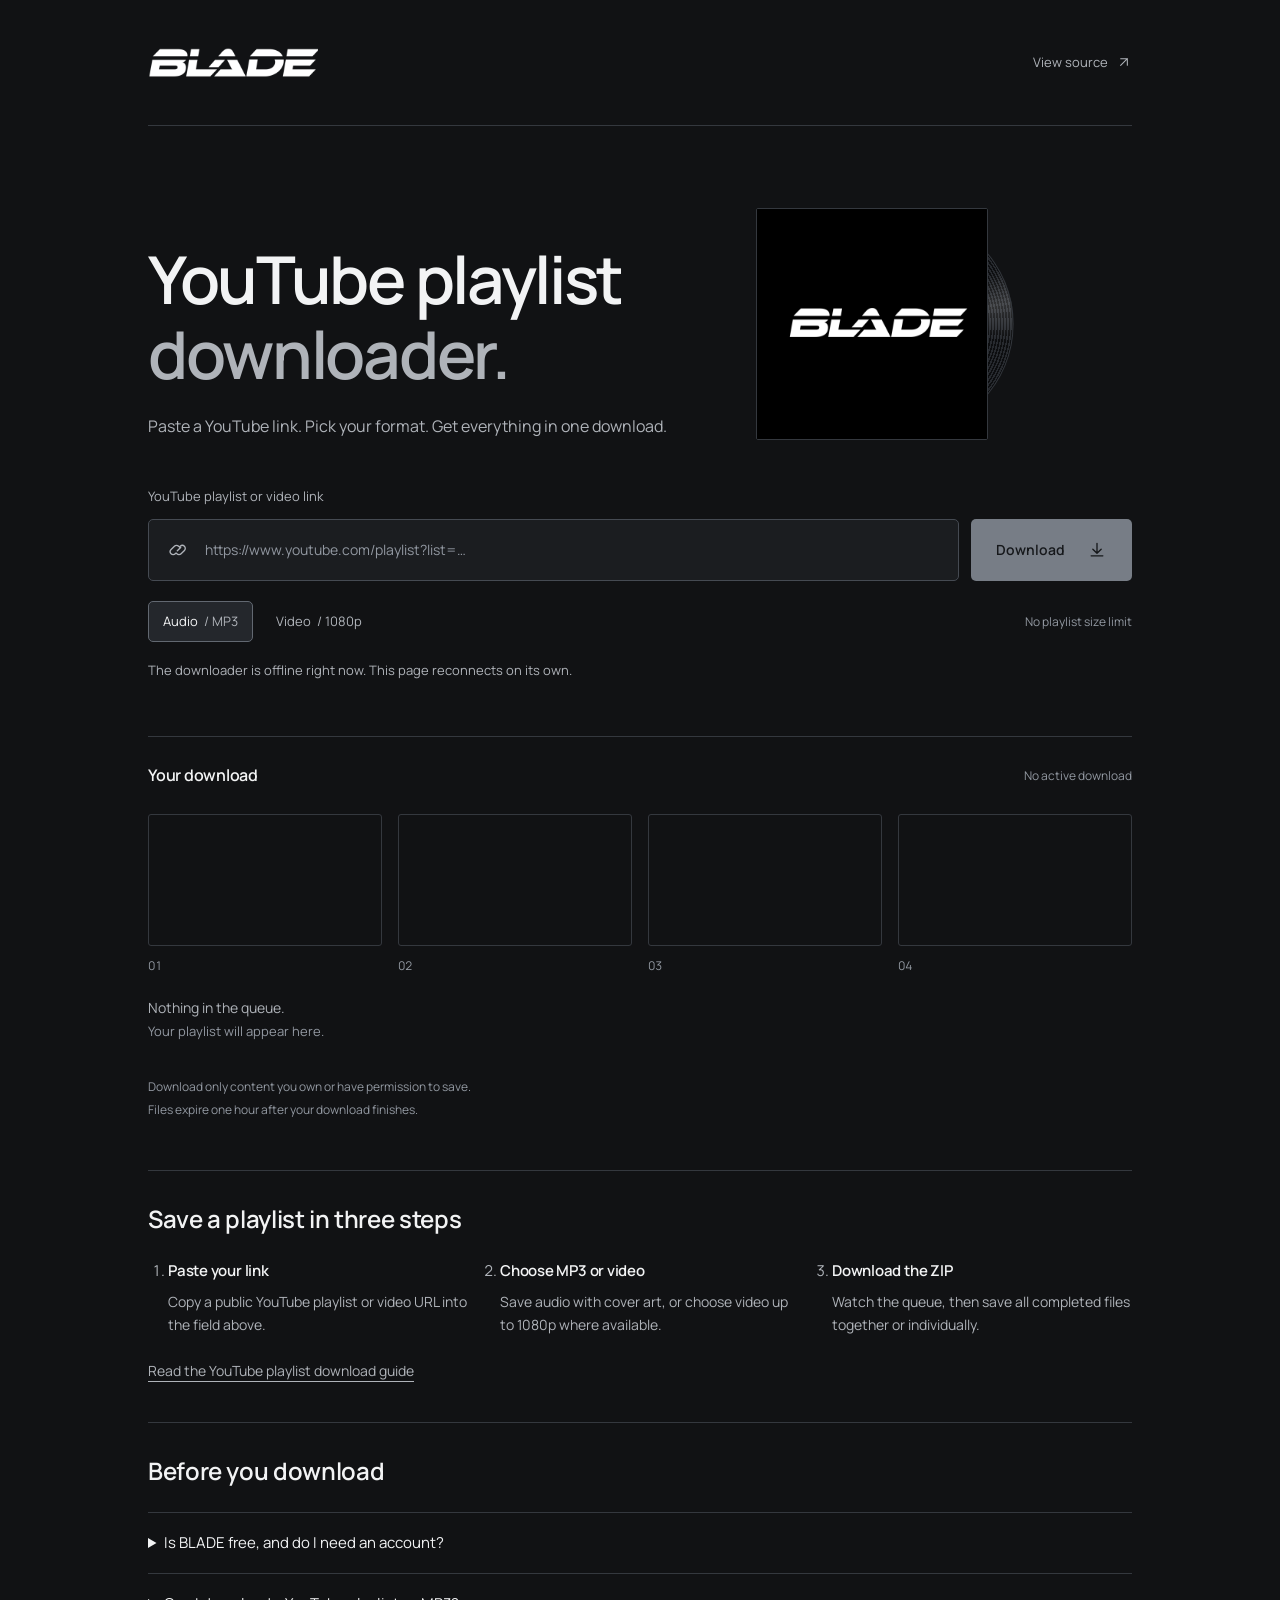
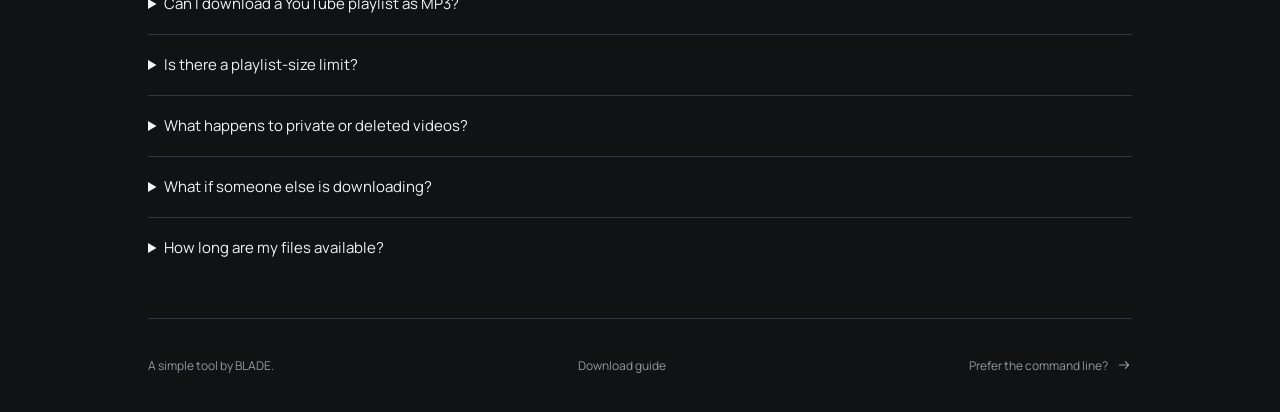
==== commit 1c7a0242: "Prepare permanent hosting and queue downloads" ====
--- a/web/index.html
+++ b/web/index.html
@@ -6,6 +6,7 @@
   <meta name="theme-color" content="#111214">
   <meta name="description" content="Download YouTube playlists as MP3 audio or 1080p video with BLADE. Free, open source, no signup, no playlist-size cap. Save your files in one ZIP.">
   <meta name="robots" content="index,follow,max-image-preview:large">
+  <meta name="google-site-verification" content="UoJA0VSH4bJKm2gtk7x25mADMS4wvc397EkiKANC9kY">
   <link rel="canonical" href="https://outblade.github.io/youtube-playlist-downloader/">
   <meta property="og:type" content="website">
   <meta property="og:site_name" content="BLADE">
@@ -107,7 +108,7 @@
         <details><summary>Can I download a YouTube playlist as MP3?</summary><p>Yes. Select Audio / MP3 before starting. Each completed audio file includes metadata and a 480 × 360 YouTube thumbnail as cover art. You can save the MP3 files individually or together in a ZIP.</p></details>
         <details><summary>Is there a playlist-size limit?</summary><p>There is no application cap on the number of playlist items, file sizes, or total download duration. Available server storage, network access, and YouTube availability determine what can finish. ZIP64 supports large archives.</p></details>
         <details><summary>What happens to private or deleted videos?</summary><p>Known private and deleted entries are skipped before downloading. Videos that become unavailable during extraction are not retried by the extractor. The queue continues with the remaining videos.</p></details>
-        <details><summary>Why is the downloader busy or offline?</summary><p>The public backend handles one playlist at a time and runs on the owner's computer. It must be online to process downloads. If it is busy, try again after the active playlist finishes. You can also run your own copy from GitHub.</p></details>
+        <details><summary>What if someone else is downloading?</summary><p>Playlists enter a shared first-in, first-out queue. BLADE can prepare up to two playlists at the same time while sharing its 16 parallel download workers between them. You can also run your own copy from GitHub.</p></details>
         <details><summary>How long are my files available?</summary><p>Files expire one hour after your download finishes. They can also be removed when the server restarts, so save your ZIP or individual files promptly.</p></details>
       </section>
     </main>
